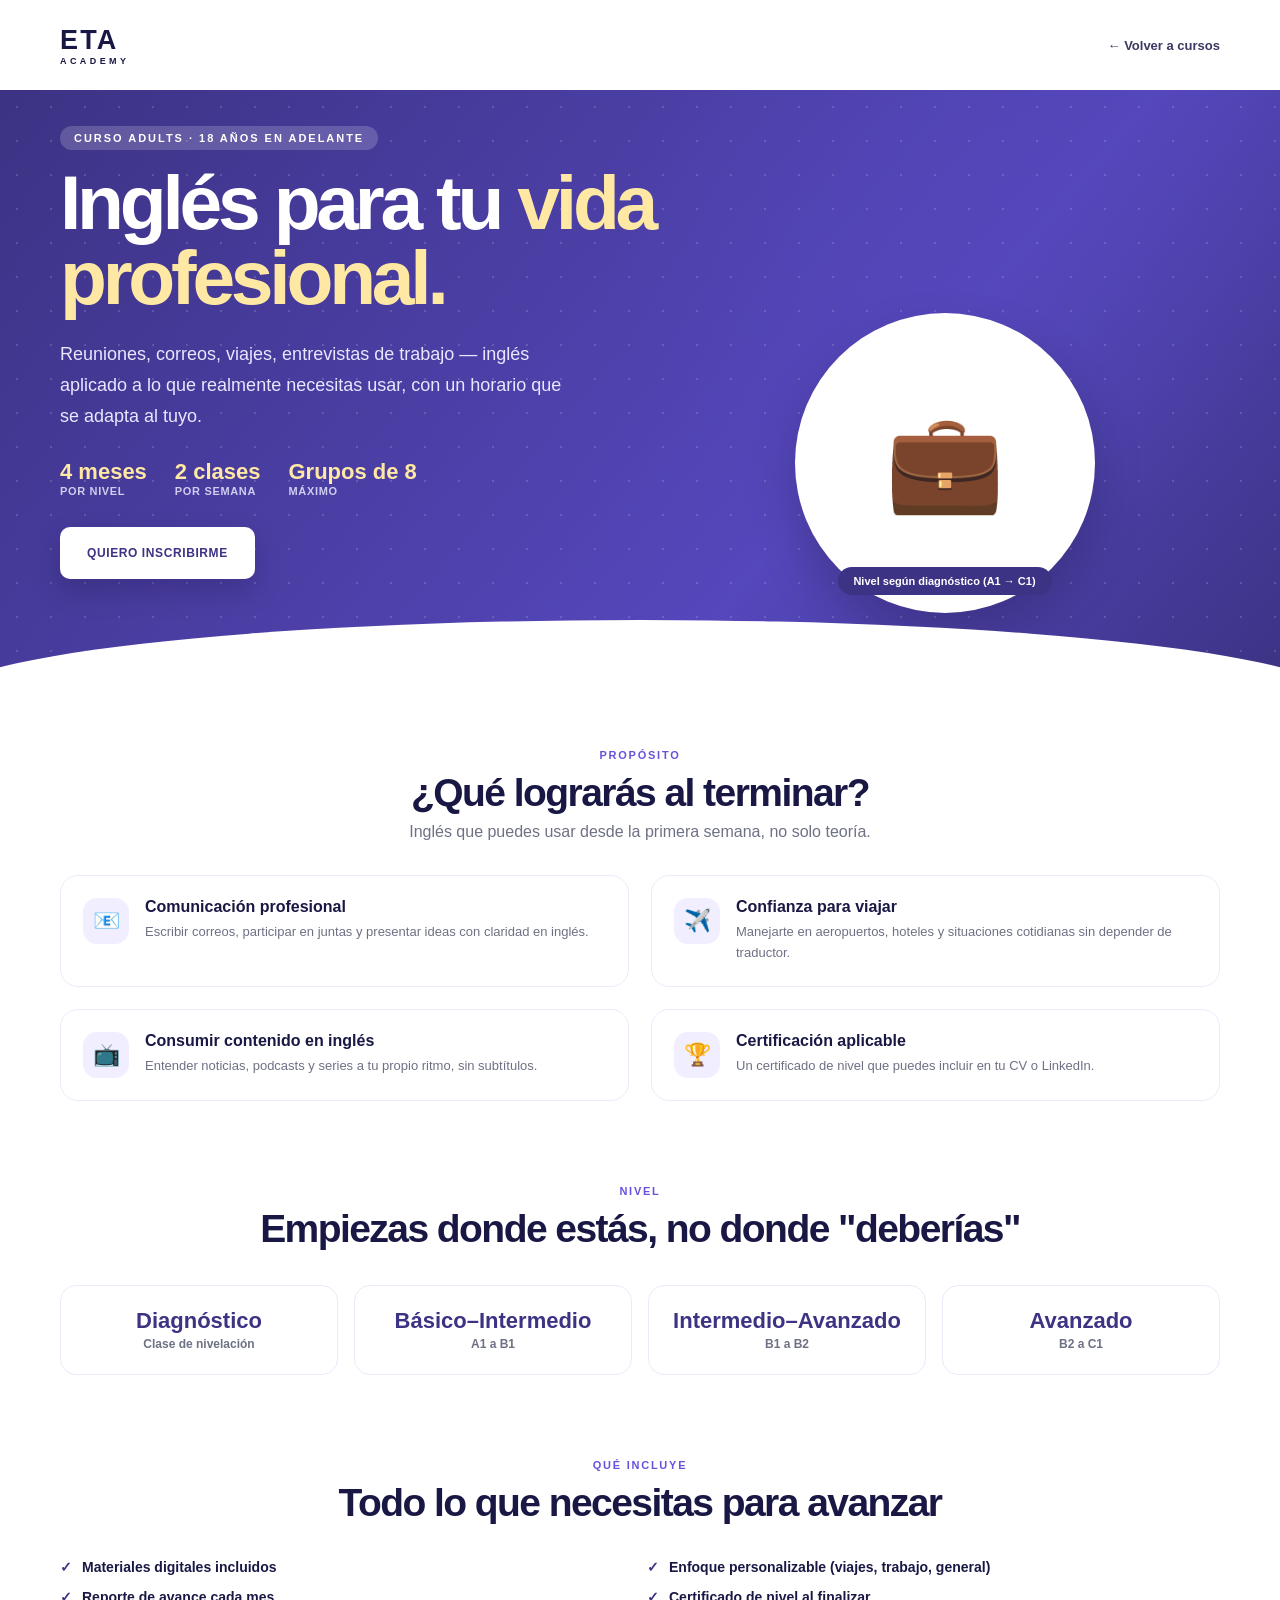
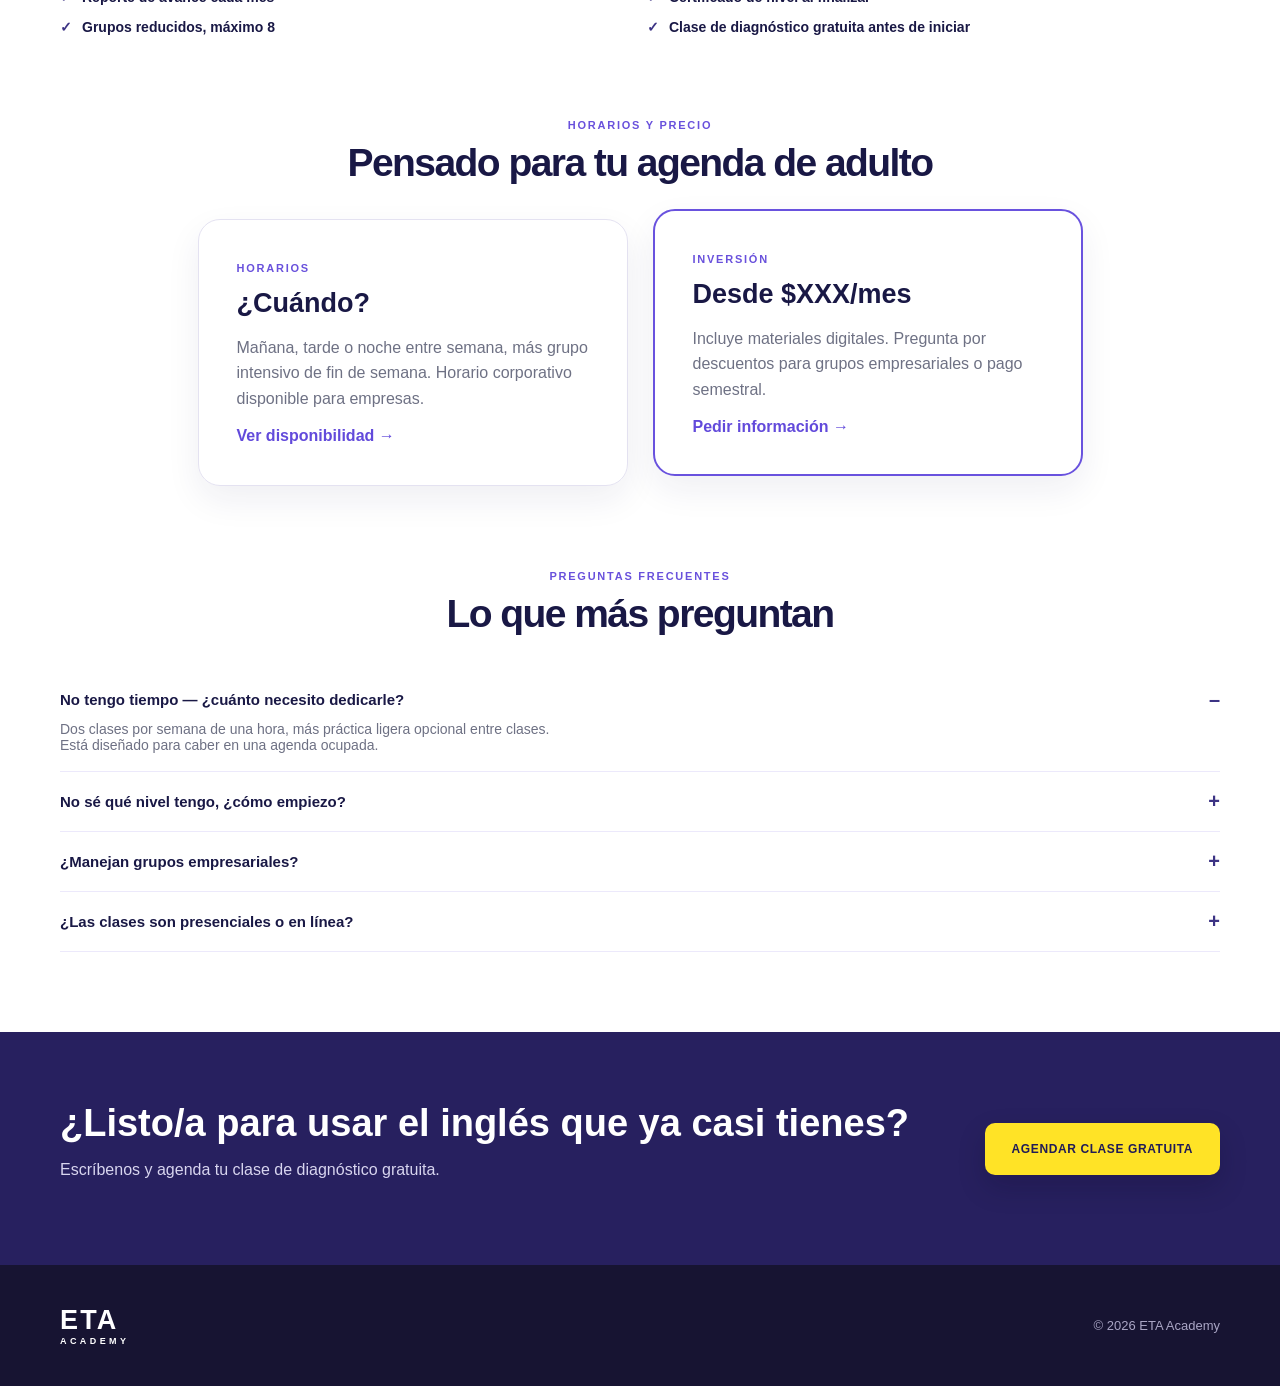
==== cursos/curso-adults.html @ 79877d7a "change the structure of the elements" ====
<!doctype html>
<html lang="es">
<head>
  <meta charset="UTF-8">
  <meta name="viewport" content="width=device-width, initial-scale=1.0">
  <meta name="description" content="Curso de inglés para adultos en ETA Academy. Comunicación profesional, viajes y confianza real, con horario flexible.">
  <title>Adults | ETA Academy</title>
  <link rel="stylesheet" href="/css/styles.css">
  <link rel="stylesheet" href="/css/curso.css">
</head>
<body class="course-violet">

  <nav class="nav shell">
    <a class="brand" href="/index.html"><b>ETA</b><span>ACADEMY</span></a>
    <a class="back-link" href="/index.html#cursos">← Volver a cursos</a>
  </nav>

  <header class="hero hero--course">
    <div class="hero-grid shell">
      <div class="hero-copy">
        <span class="eyebrow">CURSO ADULTS · 18 AÑOS EN ADELANTE</span>
        <h1>Inglés para tu <em>vida profesional.</em></h1>
        <p>Reuniones, correos, viajes, entrevistas de trabajo — inglés aplicado a lo que realmente necesitas usar, con un horario que se adapta al tuyo.</p>
        <div class="course-facts">
          <div><strong>4 meses</strong><span>por nivel</span></div>
          <div><strong>2 clases</strong><span>por semana</span></div>
          <div><strong>Grupos de 8</strong><span>máximo</span></div>
        </div>
        <div class="actions">
          <a class="btn" href="https://wa.me/525545392497?text=Hola%2C%20quiero%20informaci%C3%B3n%20del%20curso%20Adults">Quiero inscribirme</a>
        </div>
      </div>
      <div class="teacher">
        <div class="mascot-card">
          💼
          <span class="tag">Nivel según diagnóstico (A1 → C1)</span>
        </div>
      </div>
    </div>
    <div class="wave"></div>
  </header>

  <main>

    <section class="section shell">
      <div class="heading">
        <span>PROPÓSITO</span>
        <h2>¿Qué lograrás al terminar?</h2>
        <p>Inglés que puedes usar desde la primera semana, no solo teoría.</p>
      </div>
      <div class="purpose">
        <article><b>📧</b><div><h3>Comunicación profesional</h3><p>Escribir correos, participar en juntas y presentar ideas con claridad en inglés.</p></div></article>
        <article><b>✈️</b><div><h3>Confianza para viajar</h3><p>Manejarte en aeropuertos, hoteles y situaciones cotidianas sin depender de traductor.</p></div></article>
        <article><b>📺</b><div><h3>Consumir contenido en inglés</h3><p>Entender noticias, podcasts y series a tu propio ritmo, sin subtítulos.</p></div></article>
        <article><b>🏆</b><div><h3>Certificación aplicable</h3><p>Un certificado de nivel que puedes incluir en tu CV o LinkedIn.</p></div></article>
      </div>
    </section>

    <section class="section shell" style="padding-top:0;">
      <div class="heading">
        <span>NIVEL</span>
        <h2>Empiezas donde estás, no donde "deberías"</h2>
      </div>
      <div class="levels">
        <div class="level"><strong>Diagnóstico</strong><span>Clase de nivelación</span></div>
        <div class="level"><strong>Básico–Intermedio</strong><span>A1 a B1</span></div>
        <div class="level"><strong>Intermedio–Avanzado</strong><span>B1 a B2</span></div>
        <div class="level"><strong>Avanzado</strong><span>B2 a C1</span></div>
      </div>
    </section>

    <section class="section shell" style="padding-top:0;">
      <div class="heading">
        <span>QUÉ INCLUYE</span>
        <h2>Todo lo que necesitas para avanzar</h2>
      </div>
      <ul class="includes-grid">
        <li>Materiales digitales incluidos</li>
        <li>Enfoque personalizable (viajes, trabajo, general)</li>
        <li>Reporte de avance cada mes</li>
        <li>Certificado de nivel al finalizar</li>
        <li>Grupos reducidos, máximo 8</li>
        <li>Clase de diagnóstico gratuita antes de iniciar</li>
      </ul>
    </section>

    <section class="section shell" style="padding-top:0;">
      <div class="heading">
        <span>HORARIOS Y PRECIO</span>
        <h2>Pensado para tu agenda de adulto</h2>
      </div>
      <div class="prices">
        <article>
          <small>HORARIOS</small>
          <h3>¿Cuándo?</h3>
          <p>Mañana, tarde o noche entre semana, más grupo intensivo de fin de semana. Horario corporativo disponible para empresas.</p>
          <a href="https://wa.me/525545392497?text=Hola%2C%20quiero%20saber%20los%20horarios%20del%20curso%20Adults">Ver disponibilidad →</a>
        </article>
        <article class="featured">
          <small>INVERSIÓN</small>
          <h3>Desde $XXX/mes</h3>
          <p>Incluye materiales digitales. Pregunta por descuentos para grupos empresariales o pago semestral.</p>
          <a href="https://wa.me/525545392497?text=Hola%2C%20quiero%20informaci%C3%B3n%20de%20precio%20del%20curso%20Adults">Pedir información →</a>
        </article>
      </div>
    </section>

    <section class="section shell" style="padding-top:0;">
      <div class="heading">
        <span>PREGUNTAS FRECUENTES</span>
        <h2>Lo que más preguntan</h2>
      </div>
      <div class="faq-course">
        <details open>
          <summary>No tengo tiempo — ¿cuánto necesito dedicarle?</summary>
          <p>Dos clases por semana de una hora, más práctica ligera opcional entre clases. Está diseñado para caber en una agenda ocupada.</p>
        </details>
        <details>
          <summary>No sé qué nivel tengo, ¿cómo empiezo?</summary>
          <p>La clase de diagnóstico gratuita evalúa tu nivel actual y te ubica en el grupo adecuado, sin compromiso.</p>
        </details>
        <details>
          <summary>¿Manejan grupos empresariales?</summary>
          <p>Sí, podemos armar grupos cerrados para tu empresa con horario y enfoque adaptado (negocios, atención a clientes, etc.).</p>
        </details>
        <details>
          <summary>¿Las clases son presenciales o en línea?</summary>
          <p>Ambas modalidades disponibles — puedes elegir la que mejor se acomode, o combinar según la semana.</p>
        </details>
      </div>
    </section>

  </main>

  <section class="cta">
    <div class="shell">
      <div>
        <h2>¿Listo/a para usar el inglés que ya casi tienes?</h2>
        <p>Escríbenos y agenda tu clase de diagnóstico gratuita.</p>
      </div>
      <a class="btn" href="https://wa.me/525545392497?text=Hola%2C%20quiero%20agendar%20la%20clase%20de%20diagn%C3%B3stico%20gratuita%20para%20el%20curso%20Adults">Agendar clase gratuita</a>
    </div>
  </section>

  <footer>
    <div class="shell">
      <div class="brand"><b>ETA</b><span>ACADEMY</span></div>
      <p>© 2026 ETA Academy</p>
    </div>
  </footer>

</body>
</html>
---- css/styles.css ----
:root {
  --ink: #191845;
  --indigo: #27205f;
  --yellow: #ffe326;
  --muted: #6e7184;
}
* {
  box-sizing: border-box;
}
html {
  scroll-behavior: smooth;
}
body {
  margin: 0;
  color: var(--ink);
  font-family: Arial, Helvetica, sans-serif;
}
a {
  text-decoration: none;
  color: inherit;
}
.shell {
  width: min(1160px, calc(100% - 40px));
  margin: auto;
}
.hero {
  min-height: 700px;
  position: relative;
  overflow: hidden;
  color: #fff;
  background:
    radial-gradient(circle at 72% 30%, #5142ad 0, transparent 29%),
    linear-gradient(130deg, #211c57, #2e2676 63%, #211b5b);
}
.hero:before {
  content: "";
  position: absolute;
  inset: 0;
  opacity: 0.15;
  background-image: radial-gradient(#fff 1px, transparent 1px);
  background-size: 34px 34px;
}
.nav {
  height: 90px;
  display: flex;
  align-items: center;
  justify-content: space-between;
  position: relative;
  z-index: 5;
}
.brand {
  display: flex;
  flex-direction: column;
  font-size: 9px;
  font-weight: 700;
  letter-spacing: 0.38em;
}
.brand b {
  font-size: 27px;
  letter-spacing: 0.08em;
}
.links {
  display: flex;
  gap: 31px;
  font-size: 14px;
}
.links a {
  opacity: 0.82;
}
.links a:hover {
  color: var(--yellow);
  opacity: 1;
}
.btn {
  display: inline-flex;
  min-height: 52px;
  align-items: center;
  justify-content: center;
  padding: 0 27px;
  border-radius: 10px;
  background: var(--yellow);
  color: #211c57;
  text-transform: uppercase;
  font-size: 12px;
  letter-spacing: 0.05em;
  font-weight: 900;
  box-shadow: 0 12px 28px #09062130;
  transition: 0.2s;
}
.btn:hover {
  transform: translateY(-2px);
}
.btn.small {
  min-height: 42px;
  padding: 0 20px;
}
.menu {
  display: none;
  background: none;
  border: 0;
  color: #fff;
  font-size: 25px;
}
.hero-grid {
  min-height: 525px;
  display: grid;
  grid-template-columns: 1.05fr 0.95fr;
  align-items: center;
  position: relative;
  z-index: 2;
}
.eyebrow {
  display: inline-block;
  margin-bottom: 15px;
  color: var(--yellow);
  font-size: 11px;
  font-weight: 900;
  letter-spacing: 0.18em;
}
.hero h1 {
  margin: 0;
  font-size: clamp(52px, 6vw, 80px);
  line-height: 0.98;
  letter-spacing: -0.055em;
}
.hero h1 em {
  color: var(--yellow);
  font-style: normal;
}
.hero-copy > p {
  max-width: 520px;
  margin: 24px 0 28px;
  color: #e9e7ff;
  font-size: 18px;
  line-height: 1.7;
}
.actions {
  display: flex;
  align-items: center;
  gap: 25px;
  font-weight: 700;
  font-size: 14px;
}
.students {
  display: flex;
  align-items: center;
  margin-top: 30px;
}
.students > span {
  display: grid;
  place-items: center;
  width: 38px;
  height: 38px;
  margin-right: -8px;
  border: 2px solid #2a246c;
  border-radius: 50%;
  background: #f1c39b;
  font-size: 20px;
}
.students p {
  margin-left: 17px;
  color: #d9d5f2;
  font-size: 12px;
}
.teacher {
  height: 520px;
  position: relative;
  display: flex;
  align-items: flex-end;
  justify-content: center;
}
.teacher img {
  width: 100%;
  height: 100%;
  object-fit: contain;
  object-position: bottom;
  filter: drop-shadow(0 22px 28px #09062840);
}
.bubble {
  position: absolute;
  z-index: 3;
  top: 45px;
  left: 55px;
  padding: 21px 16px;
  border-radius: 50%;
  background: #fff;
  color: #282160;
  font-size: 21px;
  font-weight: 900;
  transform: rotate(-7deg);
  box-shadow: 0 12px 25px #0002;
}
.star,
.heart {
  position: absolute;
  z-index: 3;
  color: var(--yellow);
  font-size: 32px;
  font-style: normal;
}
.star {
  top: 25px;
  left: 165px;
}
.heart {
  top: 120px;
  right: 5px;
  font-size: 50px;
}
.wave {
  position: absolute;
  z-index: 3;
  left: -5%;
  right: -5%;
  bottom: -110px;
  height: 180px;
  border-radius: 50% 50% 0 0/45% 45% 0 0;
  background: #fff;
}
.section {
  padding: 55px 0 80px;
}
.heading {
  text-align: center;
  margin-bottom: 34px;
}
.heading > span,
.prices small {
  color: #6951dc;
  font-size: 11px;
  font-weight: 900;
  letter-spacing: 0.16em;
}
.heading h2 {
  margin: 8px 0;
  font-size: 39px;
  letter-spacing: -0.04em;
}
.heading p {
  margin: 0;
  color: var(--muted);
}
.courses {
  display: grid;
  grid-template-columns: repeat(4, 1fr);
  gap: 18px;
}
.courses article {
  min-height: 220px;
  padding: 24px;
  border-radius: 18px;
  color: #fff;
  box-shadow: 0 16px 35px #1e195020;
  transition: 0.25s;
}
.courses article:hover {
  transform: translateY(-6px);
}
.courses b {
  display: block;
  margin-bottom: 17px;
  font-size: 43px;
}
.courses small {
  font-size: 10px;
  opacity: 0.78;
}
.courses h3 {
  margin: 6px 0 20px;
  font-size: 27px;
}
.courses a {
  font-size: 13px;
  font-weight: 800;
}
.coral {
  background: linear-gradient(145deg, #ff8177, #ff6265);
}
.mint {
  background: linear-gradient(145deg, #12cbb5, #08a995);
}
.orange {
  background: linear-gradient(145deg, #ffb238, #e08900);
}
.violet {
  background: linear-gradient(145deg, #7064dc, #5547bc);
}
.purple {
  background: linear-gradient(145deg, #8b4ce5, #6e30cf);
}
.benefits {
  display: grid;
  grid-template-columns: repeat(4, 1fr);
  gap: 25px;
  padding: 5px 0 80px;
}
.benefits article {
  display: flex;
  gap: 14px;
}
.benefits article > b {
  flex: 0 0 43px;
  height: 43px;
  display: grid;
  place-items: center;
  border-radius: 14px;
  background: #fff6b8;
  color: #5b45d8;
  font-size: 22px;
}
.benefits h3 {
  margin: 2px 0 5px;
  font-size: 15px;
}
.benefits p {
  margin: 0;
  color: var(--muted);
  font-size: 12px;
  line-height: 1.55;
}
.method {
  padding: 90px 0;
  background: #f6f5ff;
}
.method-grid {
  display: grid;
  grid-template-columns: 1fr 1fr;
  gap: 80px;
  align-items: center;
}
.art {
  min-height: 420px;
  display: grid;
  place-items: center;
}
.blob {
  width: 385px;
  height: 385px;
  position: relative;
  display: grid;
  place-items: center;
  border-radius: 43% 57% 55% 45%/55% 42% 58% 45%;
  background: linear-gradient(145deg, #6b55df, #2a236b);
  box-shadow: 34px 34px 0 var(--yellow);
  color: #fff;
}
.blob strong {
  font-size: 50px;
  transform: rotate(-8deg);
}
.blob span {
  position: absolute;
  right: -35px;
  top: 70px;
  padding: 15px;
  border-radius: 12px;
  background: #fff;
  color: #2b256f;
  font-weight: 800;
  transform: rotate(8deg);
}
.blob i {
  position: absolute;
  left: 24px;
  bottom: 55px;
  color: var(--yellow);
  font-size: 26px;
  font-weight: 900;
}
.purple-text {
  color: #6951dc;
}
.method-copy h2 {
  margin: 0;
  font-size: 46px;
  line-height: 1.1;
  letter-spacing: -0.045em;
}
.method-copy > p {
  color: var(--muted);
  font-size: 17px;
  line-height: 1.75;
}
.method-copy ul {
  list-style: none;
  padding: 0;
  margin: 25px 0 32px;
  display: grid;
  gap: 15px;
  font-weight: 700;
}
.method-copy li::first-letter {
  color: #0bbca7;
}
.btn.dark {
  background: #2b256f;
  color: #fff;
}
.prices {
  display: grid;
  grid-template-columns: repeat(2, minmax(0, 430px));
  justify-content: center;
  gap: 25px;
}
.prices article {
  padding: 38px;
  border: 1px solid #e4e2f1;
  border-radius: 22px;
  box-shadow: 0 14px 35px #1d184e12;
}
.prices .featured {
  border: 2px solid #6952de;
  transform: translateY(-10px);
}
.prices h3 {
  margin: 12px 0;
  font-size: 27px;
}
.prices strong {
  font-size: 29px;
}
.prices p {
  color: var(--muted);
  line-height: 1.6;
}
.prices a {
  color: #624adb;
  font-weight: 900;
}
.cta {
  padding: 70px 0;
  background: #27205f;
  color: #fff;
}
.cta > .shell {
  display: flex;
  align-items: center;
  justify-content: space-between;
  gap: 40px;
}
.cta h2 {
  margin: 0;
  font-size: 38px;
}
.cta p {
  color: #d8d5ef;
}
footer {
  padding: 40px 0;
  background: #171432;
  color: #fff;
}
footer > .shell {
  display: flex;
  align-items: center;
  justify-content: space-between;
}
footer p {
  color: #aaa6c5;
  font-size: 13px;
}
@media (max-width: 900px) {
  .links {
    display: none;
    position: absolute;
    top: 70px;
    left: 0;
    right: 0;
    padding: 24px;
    flex-direction: column;
    background: #211c57;
    border-radius: 14px;
  }
  .links.open {
    display: flex;
  }
  .menu {
    display: block;
  }
  .nav > .btn {
    display: none;
  }
  .hero-grid {
    grid-template-columns: 1fr;
    text-align: center;
    padding-top: 45px;
  }
  .hero-copy {
    display: flex;
    flex-direction: column;
    align-items: center;
  }
  .teacher {
    height: 430px;
    width: min(520px, 100%);
    margin: auto;
  }
  .wave {
    bottom: -135px;
  }
  .courses,
  .benefits {
    grid-template-columns: repeat(2, 1fr);
  }
  .method-grid {
    grid-template-columns: 1fr;
    gap: 30px;
  }
  .method-copy {
    text-align: center;
  }
  .method-copy ul {
    width: max-content;
    max-width: 100%;
    margin-inline: auto;
    text-align: left;
  }
}
@media (max-width: 600px) {
  .shell {
    width: calc(100% - 28px);
  }
  .nav {
    height: 72px;
  }
  .hero h1 {
    font-size: 47px;
  }
  .hero-copy > p {
    font-size: 16px;
  }
  .actions {
    flex-direction: column;
  }
  .teacher {
    height: 360px;
  }
  .bubble {
    left: 5px;
    top: 20px;
  }
  .courses,
  .benefits,
  .prices {
    grid-template-columns: 1fr;
  }
  .section {
    padding: 55px 0;
  }
  .method {
    padding: 60px 0;
  }
  .art {
    min-height: 310px;
  }
  .blob {
    width: 270px;
    height: 270px;
    box-shadow: 20px 20px 0 var(--yellow);
  }
  .blob strong {
    font-size: 37px;
  }
  .method-copy h2 {
    font-size: 36px;
  }
  .prices .featured {
    transform: none;
  }
  .cta > .shell,
  footer > .shell {
    flex-direction: column;
    text-align: center;
    gap: 20px;
  }
}
---- css/curso.css ----
body.course-coral  { --course:#ff6265; --course-2:#ff8177; --course-soft:#fff1ef; --course-ink:#a3352e; }
body.course-mint   { --course:#08a995; --course-2:#12cbb5; --course-soft:#eafbf8; --course-ink:#0a7b6c; }
body.course-orange { --course:#e08900; --course-2:#ffb238; --course-soft:#fff6e6; --course-ink:#a4620a; }
body.course-violet { --course:#5547bc; --course-2:#7064dc; --course-soft:#f1efff; --course-ink:#3c3384; }
body.course-purple { --course:#6e30cf; --course-2:#8b4ce5; --course-soft:#f6efff; --course-ink:#54228f; }

.back-link {
  display: inline-flex;
  align-items: center;
  gap: 6px;
  font-size: 13px;
  font-weight: 800;
  opacity: .85;
}
.back-link:hover { color: var(--yellow); opacity: 1; }

/* Hero variante por curso, reemplaza el gradiente indigo del hero global */
.hero.hero--course {
  background:
    radial-gradient(circle at 75% 25%, color-mix(in srgb, var(--course) 45%, transparent) 0, transparent 32%),
    linear-gradient(130deg, var(--course-ink), var(--course) 65%, var(--course-ink));
  min-height: 600px;
}
.hero--course .eyebrow {
  color: #fff;
  background: rgba(255,255,255,.18);
  padding: 6px 14px;
  border-radius: 999px;
}
.hero--course h1 em { color: #ffe8a3; }
.hero--course .btn { background: #fff; color: var(--course-ink); }
.hero--course .btn:hover { background: #ffe8a3; }

.course-facts {
  display: flex;
  gap: 28px;
  flex-wrap: wrap;
  margin: 26px 0 30px;
}
.course-facts div { display: flex; flex-direction: column; }
.course-facts strong { font-size: 22px; color: #ffe8a3; }
.course-facts span {
  font-size: 11px;
  letter-spacing: .06em;
  color: #e9e7ff;
  opacity: .85;
  font-weight: 700;
  text-transform: uppercase;
}

.mascot-card {
  width: min(300px, 80%);
  aspect-ratio: 1/1;
  margin-inline: auto;
  background: #fff;
  border-radius: 50%;
  display: grid;
  place-items: center;
  font-size: 96px;
  box-shadow: 0 24px 50px #00000030;
  position: relative;
}
.mascot-card .tag {
  position: absolute;
  bottom: 6%;
  left: 50%;
  transform: translateX(-50%);
  background: var(--course-ink);
  color: #fff;
  font-size: 11px;
  font-weight: 800;
  padding: 8px 16px;
  border-radius: 999px;
  white-space: nowrap;
}

/* Bloques de contenido (propósito, incluye) */
.purpose {
  display: grid;
  grid-template-columns: repeat(2, 1fr);
  gap: 22px;
}
.purpose article {
  display: flex;
  gap: 16px;
  padding: 22px;
  border: 1px solid #ece9fb;
  border-radius: 18px;
}
.purpose article > b {
  flex: 0 0 46px;
  height: 46px;
  display: grid;
  place-items: center;
  border-radius: 14px;
  background: var(--course-soft);
  color: var(--course-ink);
  font-size: 22px;
}
.purpose h3 { margin: 0 0 6px; font-size: 16px; }
.purpose p { margin: 0; color: var(--muted); font-size: 13px; line-height: 1.6; }

.levels { display: flex; gap: 16px; flex-wrap: wrap; }
.levels .level {
  flex: 1;
  min-width: 150px;
  text-align: center;
  padding: 22px;
  border: 1px solid #ece9fb;
  border-radius: 16px;
}
.levels .level strong { display: block; font-size: 22px; color: var(--course-ink); }
.levels .level span { font-size: 12px; color: var(--muted); font-weight: 700; }

.includes-grid {
  list-style: none;
  margin: 0;
  padding: 0;
  display: grid;
  grid-template-columns: repeat(2, 1fr);
  gap: 14px;
}
.includes-grid li { display: flex; gap: 10px; font-weight: 700; font-size: 14px; }
.includes-grid li::before { content: "✓"; color: var(--course-ink); font-weight: 900; }

.faq-course details { border-bottom: 1px solid #ece9fb; padding: 18px 0; }
.faq-course summary {
  cursor: pointer;
  list-style: none;
  font-weight: 800;
  font-size: 15px;
  display: flex;
  justify-content: space-between;
  align-items: center;
}
.faq-course summary::-webkit-details-marker { display: none; }
.faq-course summary::after { content: "+"; color: var(--course-ink); font-size: 20px; }
.faq-course details[open] summary::after { content: "–"; }
.faq-course p { margin: 10px 0 0; color: var(--muted); font-size: 14px; max-width: 65ch; }

@media (max-width: 900px) {
  .purpose, .includes-grid { grid-template-columns: 1fr; }
  .hero.hero--course { min-height: auto; padding-bottom: 40px; }
}
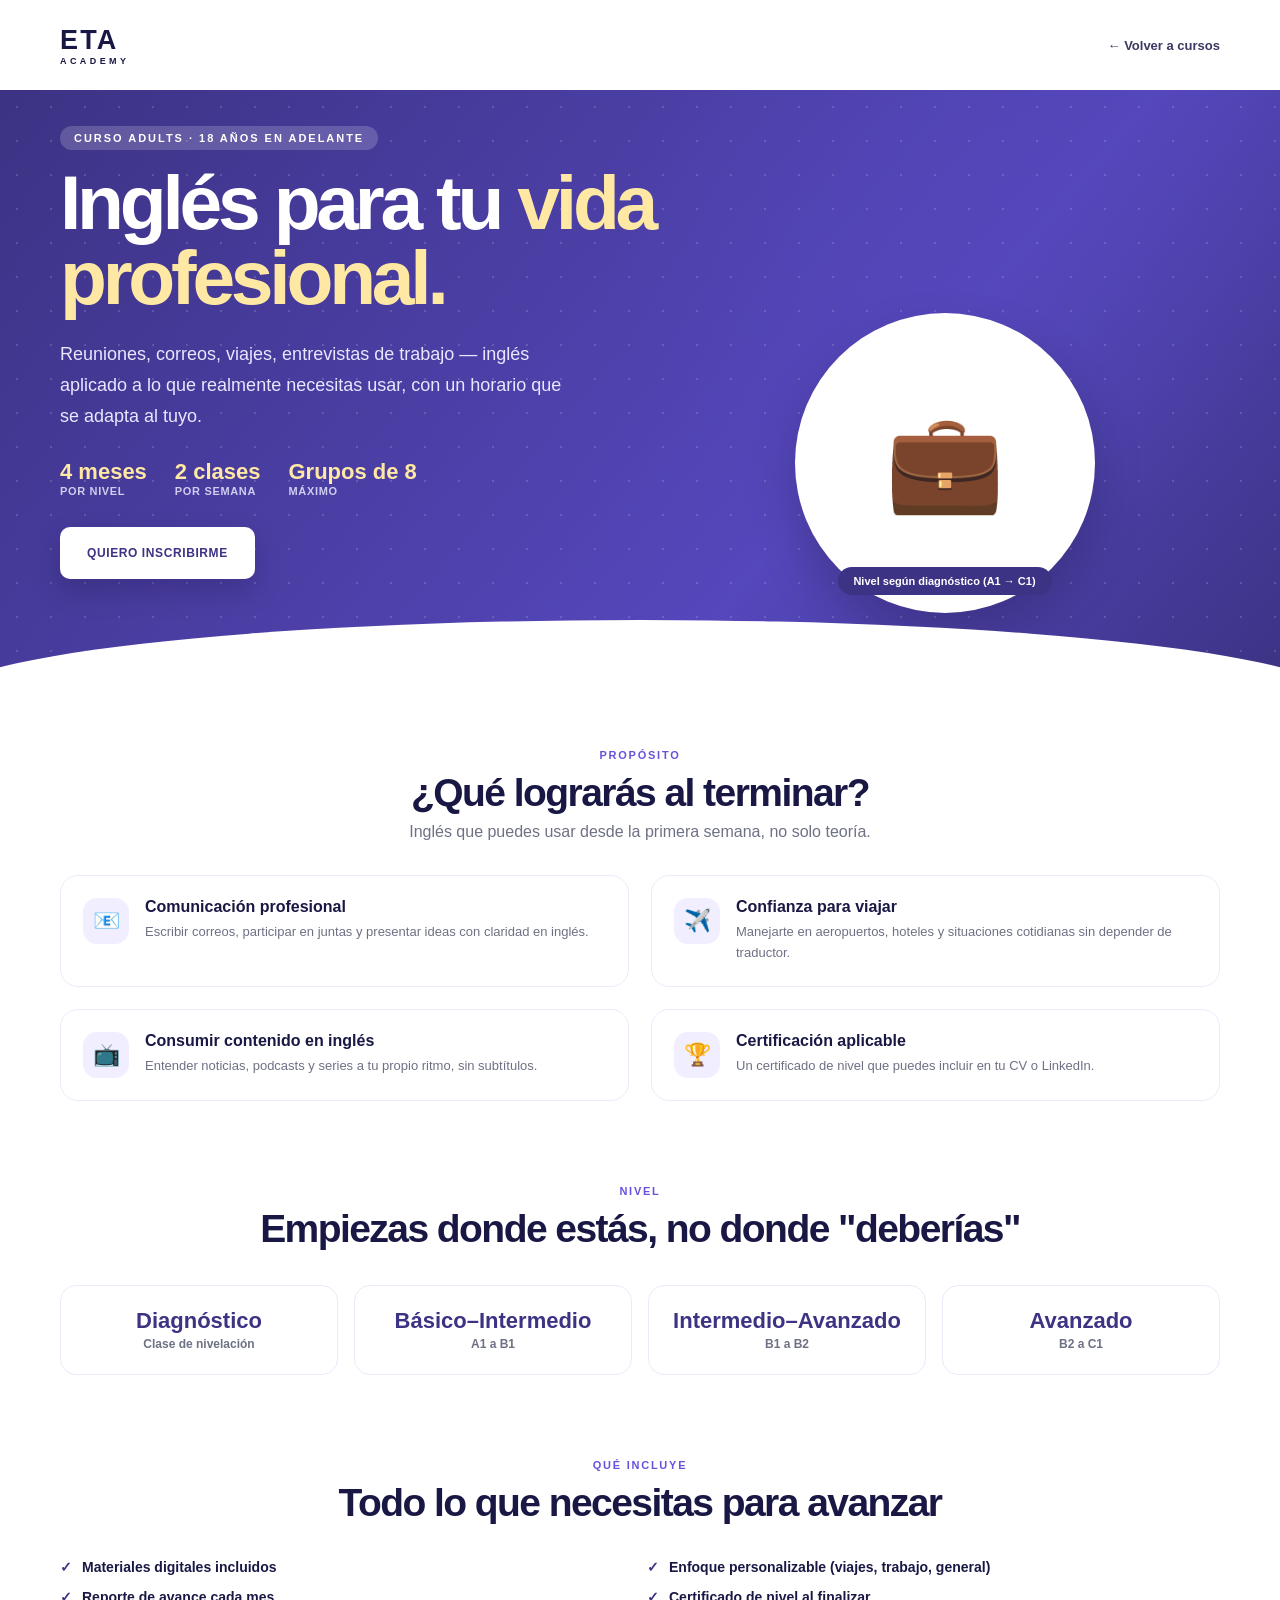
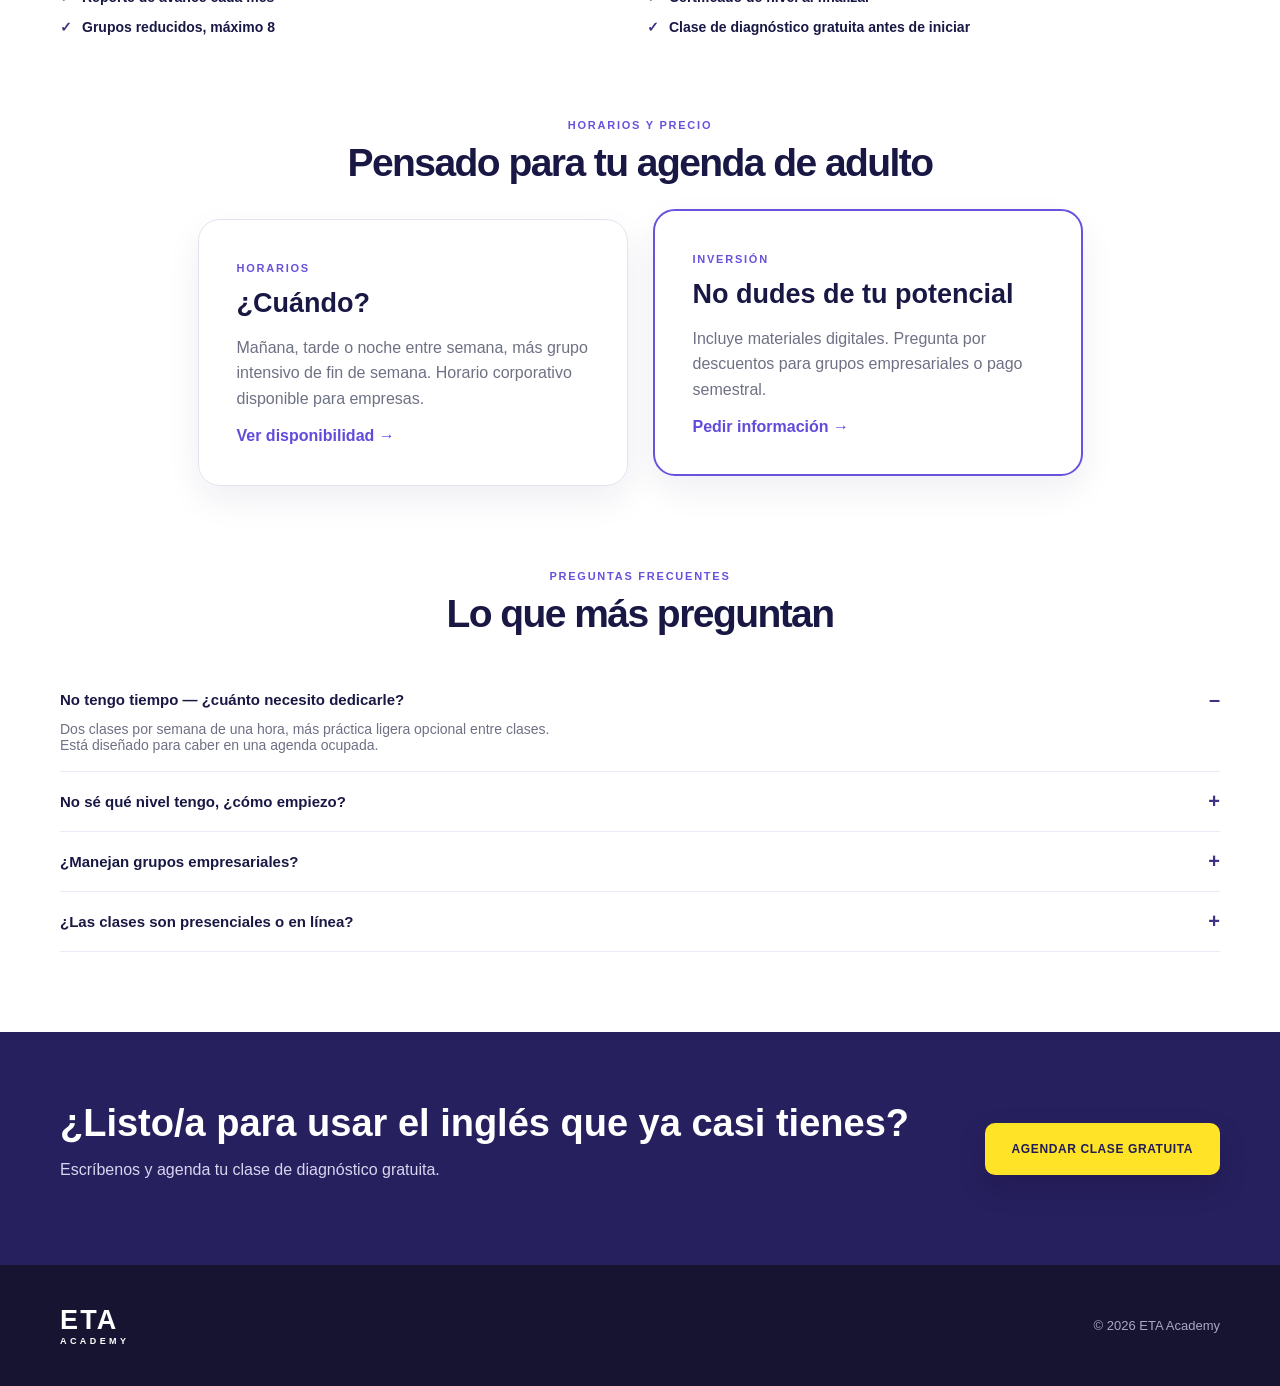
==== commit 044e717c: "updates" ====
--- a/cursos/curso-adults.html
+++ b/cursos/curso-adults.html
@@ -5,14 +5,14 @@
   <meta name="viewport" content="width=device-width, initial-scale=1.0">
   <meta name="description" content="Curso de inglés para adultos en ETA Academy. Comunicación profesional, viajes y confianza real, con horario flexible.">
   <title>Adults | ETA Academy</title>
-  <link rel="stylesheet" href="/css/styles.css">
-  <link rel="stylesheet" href="/css/curso.css">
+  <link rel="stylesheet" href="../css/styles.css">
+  <link rel="stylesheet" href="../css/curso.css">
 </head>
 <body class="course-violet">
 
   <nav class="nav shell">
-    <a class="brand" href="/index.html"><b>ETA</b><span>ACADEMY</span></a>
-    <a class="back-link" href="/index.html#cursos">← Volver a cursos</a>
+    <a class="brand" href="../index.html"><b>ETA</b><span>ACADEMY</span></a>
+    <a class="back-link" href="../index.html#cursos">← Volver a cursos</a>
   </nav>
 
   <header class="hero hero--course">
@@ -98,7 +98,7 @@
         </article>
         <article class="featured">
           <small>INVERSIÓN</small>
-          <h3>Desde $XXX/mes</h3>
+          <h3>No dudes de tu potencial</h3>
           <p>Incluye materiales digitales. Pregunta por descuentos para grupos empresariales o pago semestral.</p>
           <a href="https://wa.me/525545392497?text=Hola%2C%20quiero%20informaci%C3%B3n%20de%20precio%20del%20curso%20Adults">Pedir información →</a>
         </article>
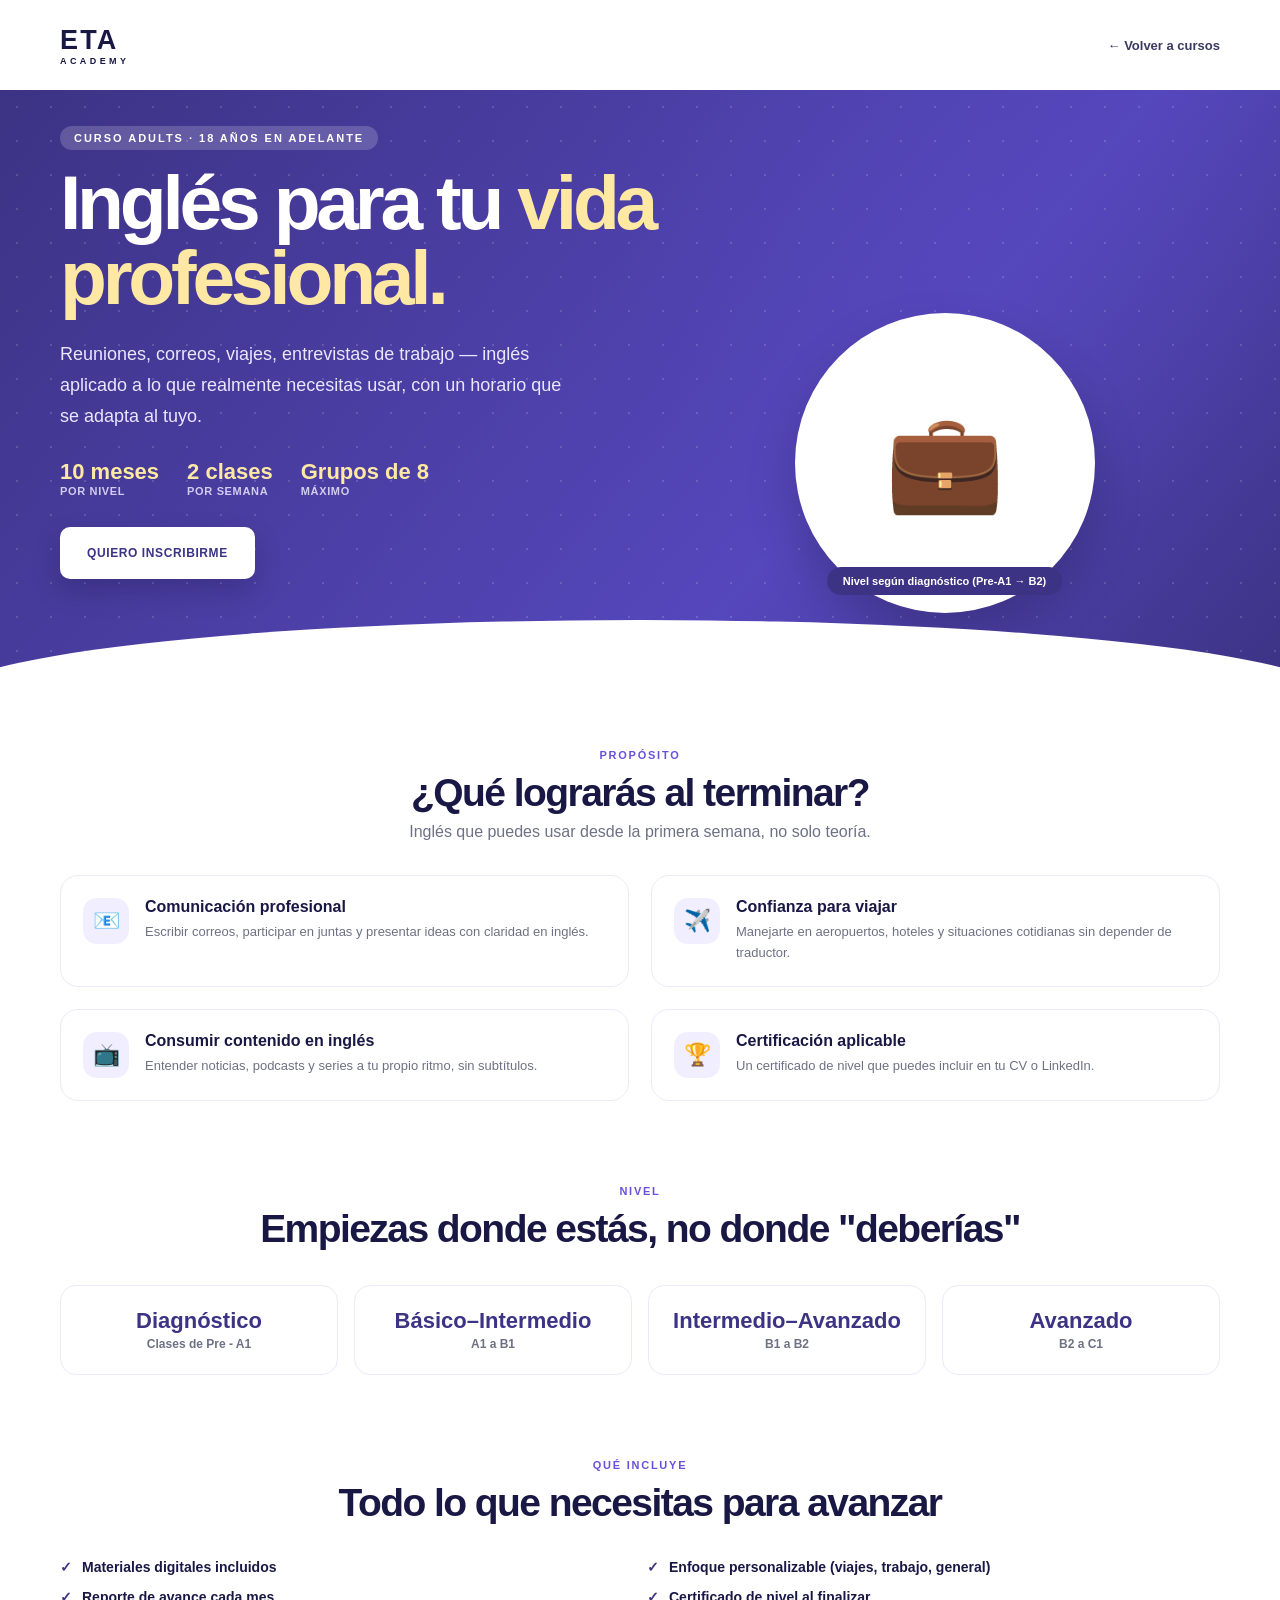
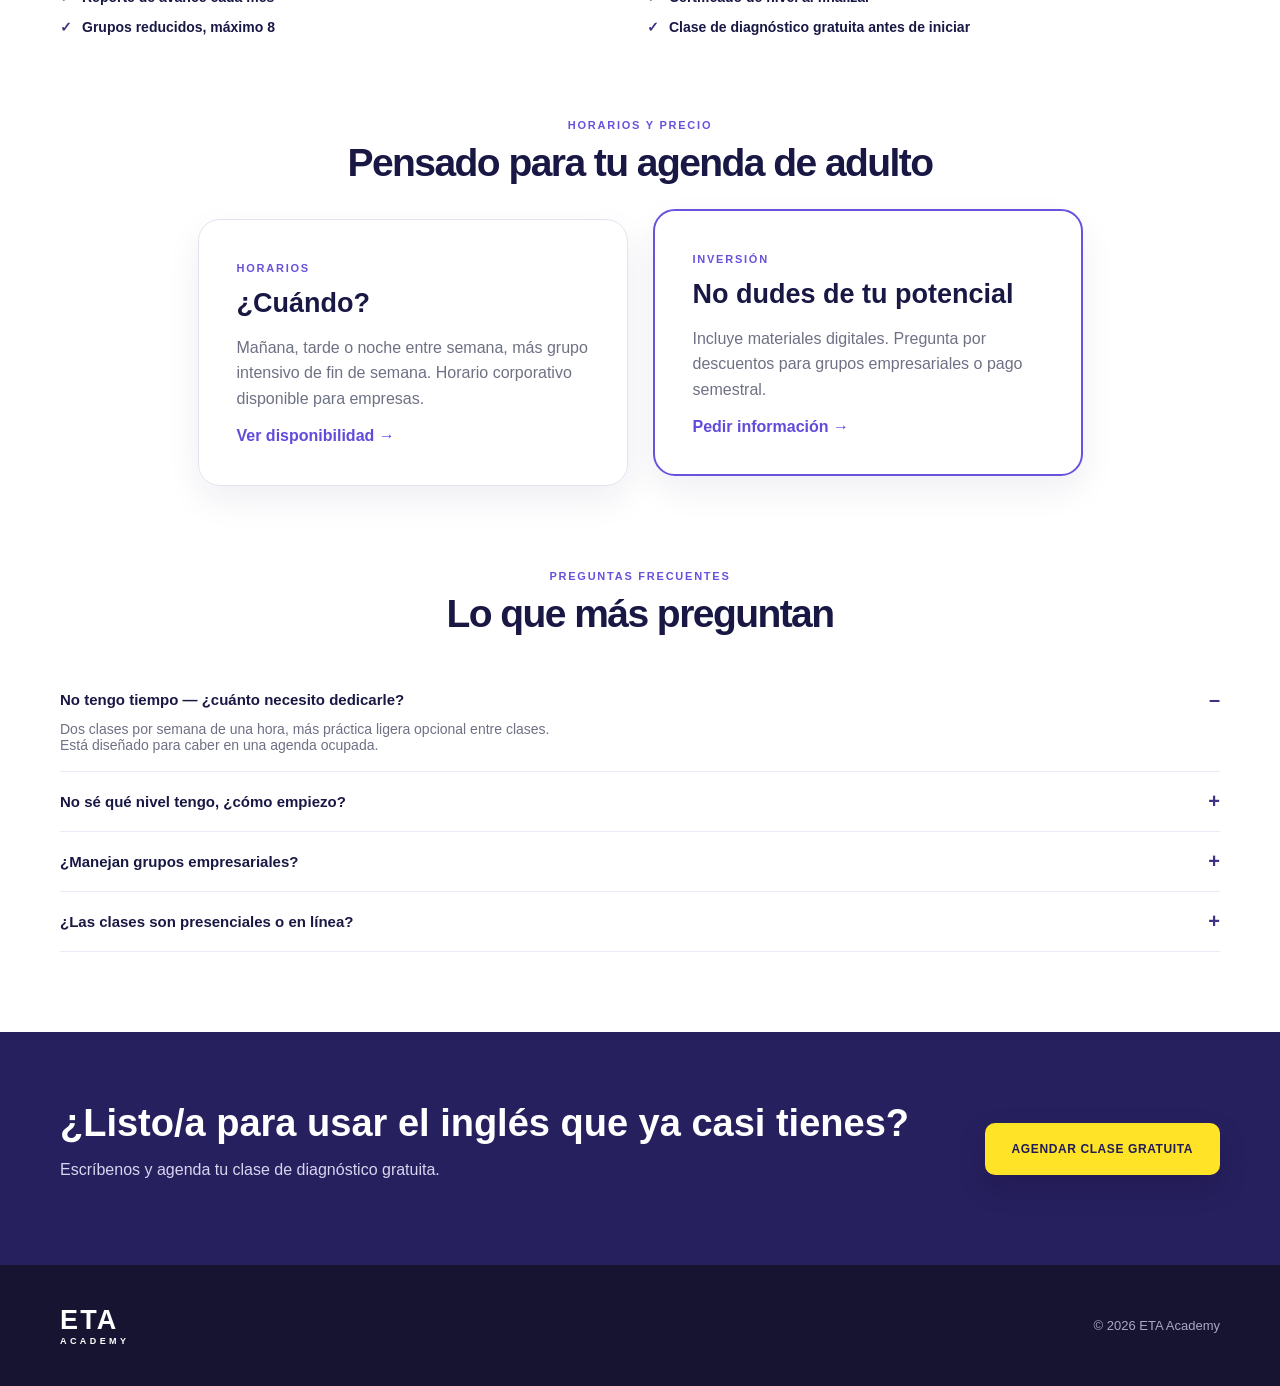
==== commit 4e145522: "updates" ====
--- a/cursos/curso-adults.html
+++ b/cursos/curso-adults.html
@@ -22,7 +22,7 @@
         <h1>Inglés para tu <em>vida profesional.</em></h1>
         <p>Reuniones, correos, viajes, entrevistas de trabajo — inglés aplicado a lo que realmente necesitas usar, con un horario que se adapta al tuyo.</p>
         <div class="course-facts">
-          <div><strong>4 meses</strong><span>por nivel</span></div>
+          <div><strong>10 meses</strong><span>por nivel</span></div>
           <div><strong>2 clases</strong><span>por semana</span></div>
           <div><strong>Grupos de 8</strong><span>máximo</span></div>
         </div>
@@ -33,7 +33,7 @@
       <div class="teacher">
         <div class="mascot-card">
           💼
-          <span class="tag">Nivel según diagnóstico (A1 → C1)</span>
+          <span class="tag">Nivel según diagnóstico (Pre-A1 → B2)</span>
         </div>
       </div>
     </div>
@@ -62,7 +62,7 @@
         <h2>Empiezas donde estás, no donde "deberías"</h2>
       </div>
       <div class="levels">
-        <div class="level"><strong>Diagnóstico</strong><span>Clase de nivelación</span></div>
+        <div class="level"><strong>Diagnóstico</strong><span>Clases de Pre - A1</span></div>
         <div class="level"><strong>Básico–Intermedio</strong><span>A1 a B1</span></div>
         <div class="level"><strong>Intermedio–Avanzado</strong><span>B1 a B2</span></div>
         <div class="level"><strong>Avanzado</strong><span>B2 a C1</span></div>
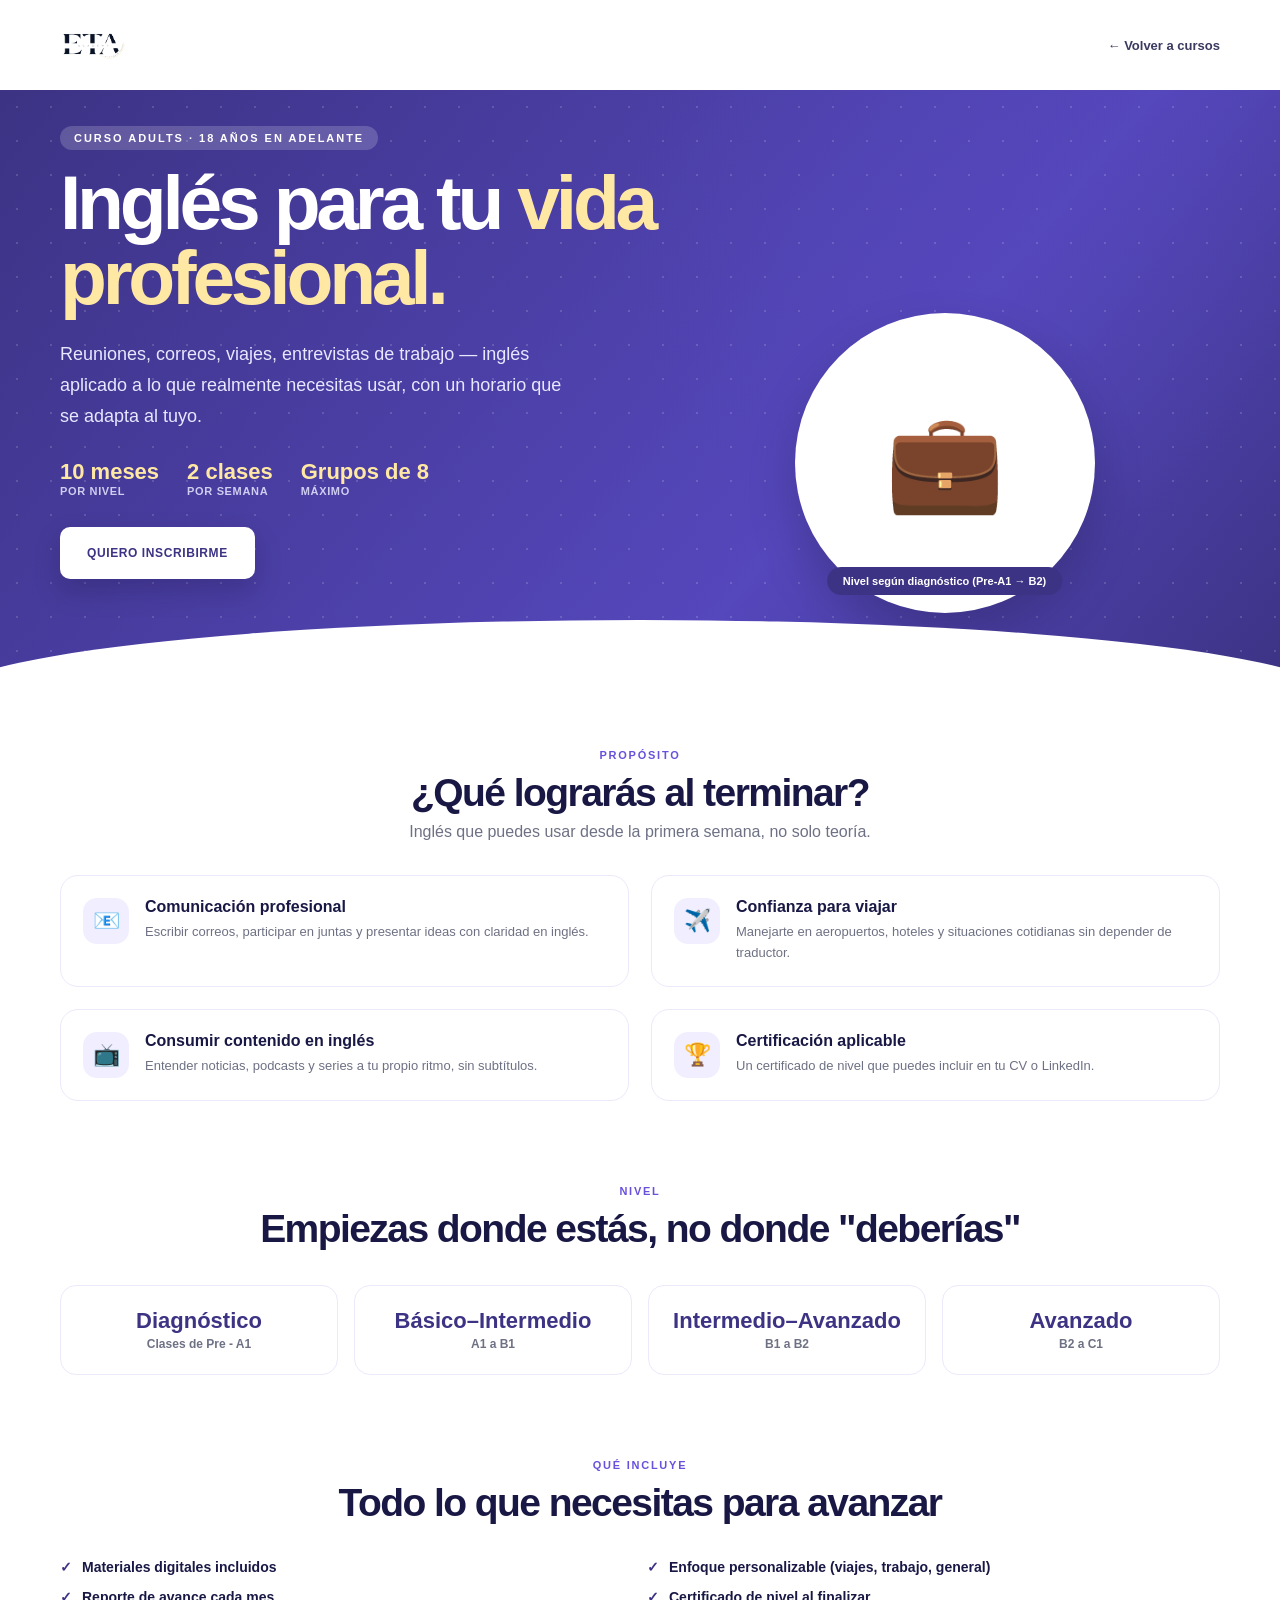
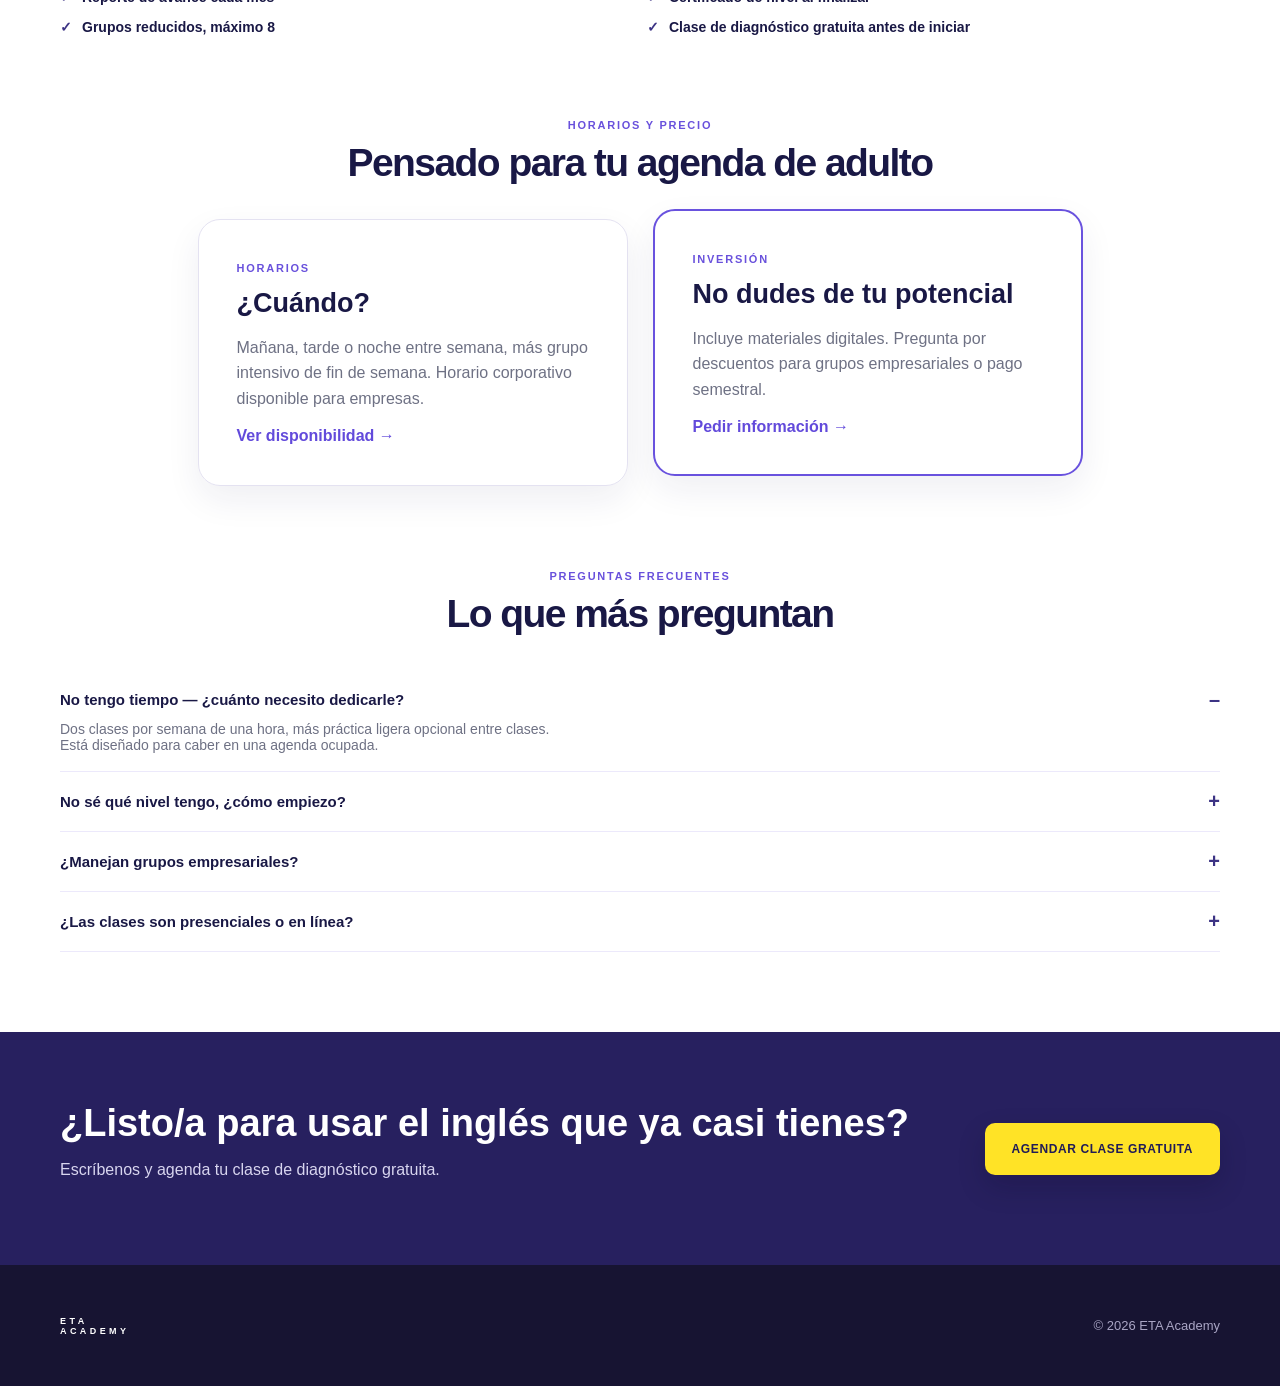
==== commit ca19e404: "updates logos" ====
--- a/cursos/curso-adults.html
+++ b/cursos/curso-adults.html
@@ -11,7 +11,9 @@
 <body class="course-violet">
 
   <nav class="nav shell">
-    <a class="brand" href="../index.html"><b>ETA</b><span>ACADEMY</span></a>
+    <a class="brand" href="../index.html">
+      <img src="../assets/logo/eta-logo-2.png" alt="ETA logo">
+    </a>
     <a class="back-link" href="../index.html#cursos">← Volver a cursos</a>
   </nav>
 
--- a/css/styles.css
+++ b/css/styles.css
@@ -55,10 +55,12 @@
   font-weight: 700;
   letter-spacing: 0.38em;
 }
-.brand b {
-  font-size: 27px;
-  letter-spacing: 0.08em;
-}
+.brand img {
+  height: 40px;
+  width: auto;
+  display: block;
+}
+
 .links {
   display: flex;
   gap: 31px;
@@ -454,10 +456,88 @@
   display: flex;
   align-items: center;
   justify-content: space-between;
+  flex-wrap: wrap;
+  gap: 18px;
 }
 footer p {
   color: #aaa6c5;
   font-size: 13px;
+}
+.socialmedia {
+  display: flex;
+  gap: 12px;
+}
+.socialmedia a {
+  width: 38px;
+  height: 38px;
+  border-radius: 50%;
+  background: rgba(255,255,255,.08);
+  display: grid;
+  place-items: center;
+  transition: .2s;
+}
+.socialmedia a:hover {
+  background: var(--yellow);
+}
+.socialmedia img {
+  width: 18px;
+  height: 18px;
+  transition: .2s;
+}
+.socialmedia a:hover img {
+  filter: invert(1);
+}
+
+/* Partners / alliances section — barra compacta, logos chiquitos a la derecha */
+.partners {
+  padding: 40px 0;
+}
+.partners .shell {
+  display: flex;
+  align-items: center;
+  justify-content: space-between;
+  flex-wrap: wrap;
+  gap: 20px;
+}
+.partners .label {
+  font-size: 12px;
+  font-weight: 800;
+  letter-spacing: .08em;
+  color: var(--muted);
+  text-transform: uppercase;
+  white-space: nowrap;
+}
+.partners-grid {
+  display: flex;
+  align-items: center;
+  justify-content: flex;
+  flex-wrap: wrap;
+  gap: 28px;
+}
+.partners-grid img {
+  height: 120px;
+  width: auto;
+  object-fit: contain;
+  opacity: .6;
+  transition: .2s;
+}
+.partners-grid img:hover {
+  filter: none;
+  opacity: 1;
+}
+@media (max-width: 600px) {
+  footer > .shell {
+    flex-direction: column;
+    text-align: center;
+  }
+  .partners .shell {
+    flex-direction: column;
+    text-align: center;
+  }
+  .partners-grid {
+    justify-content: center;
+    gap: 20px;
+  }
 }
 @media (max-width: 900px) {
   .links {
